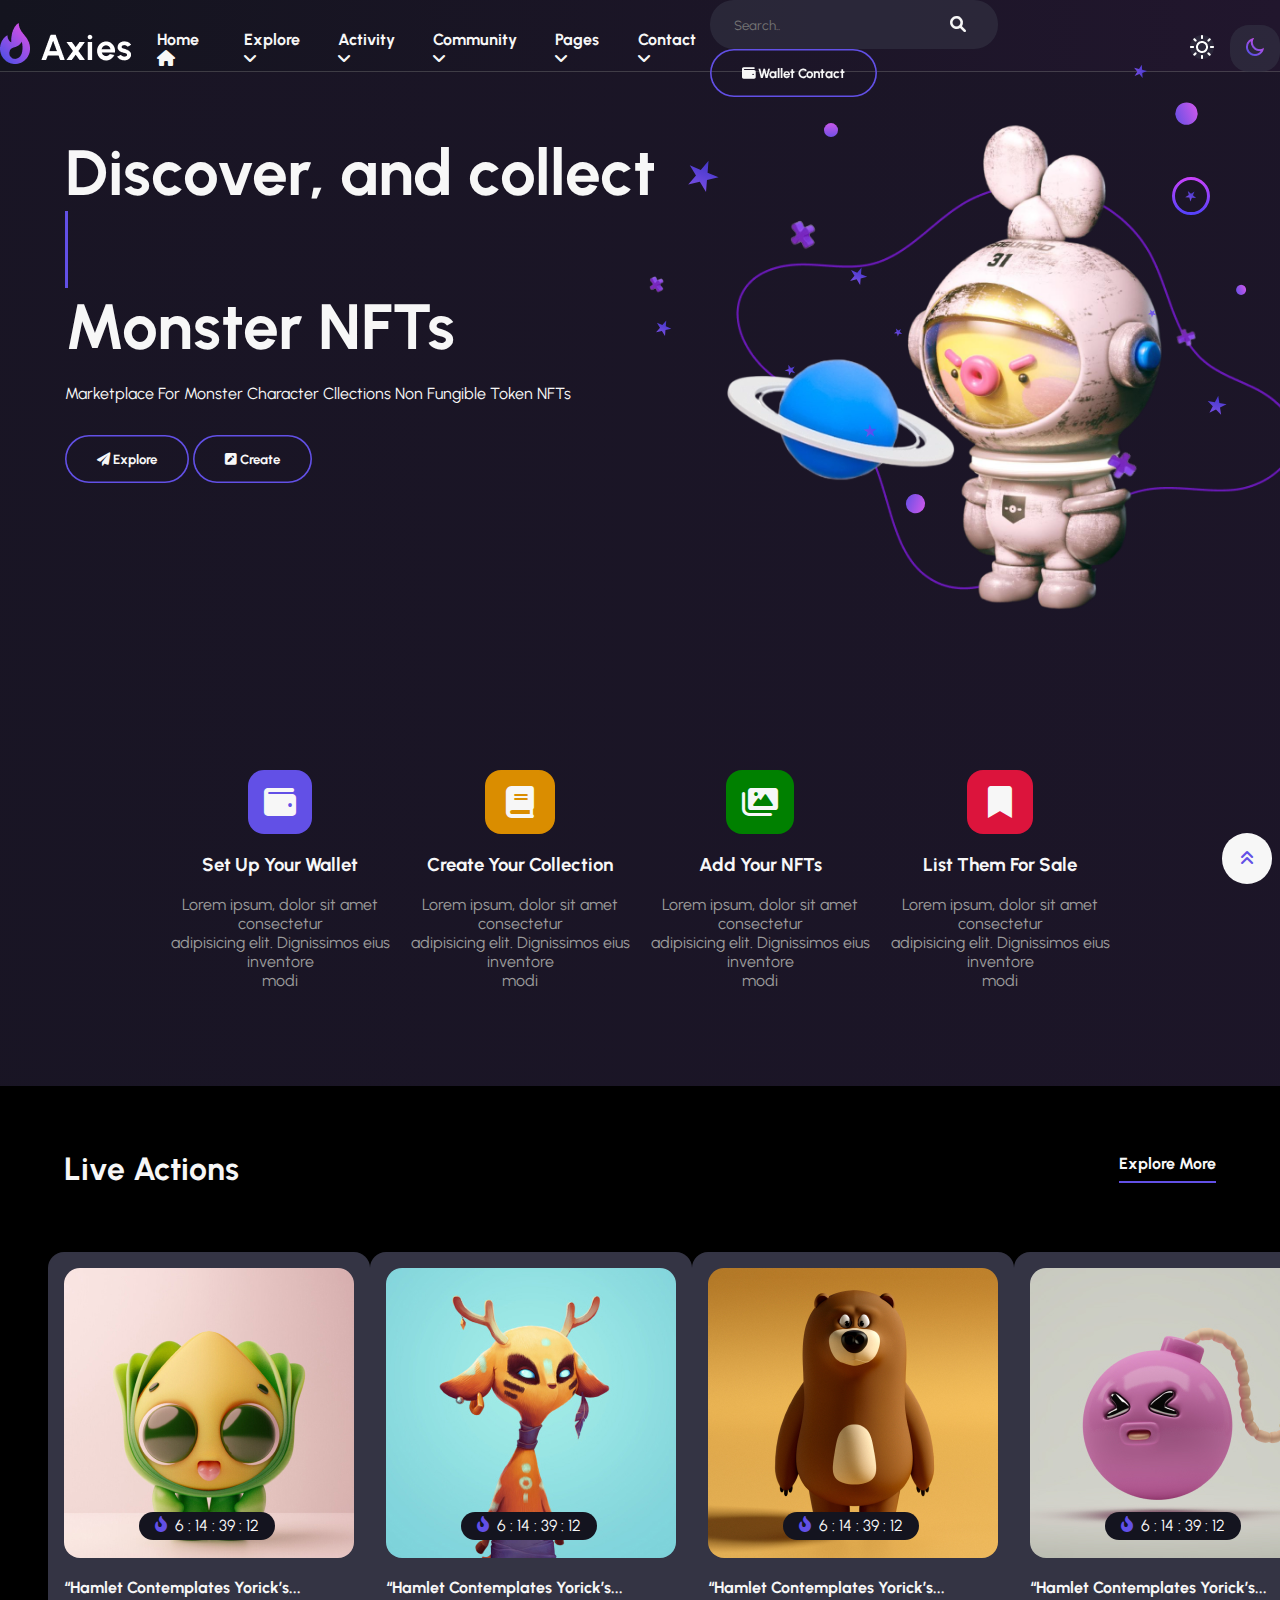
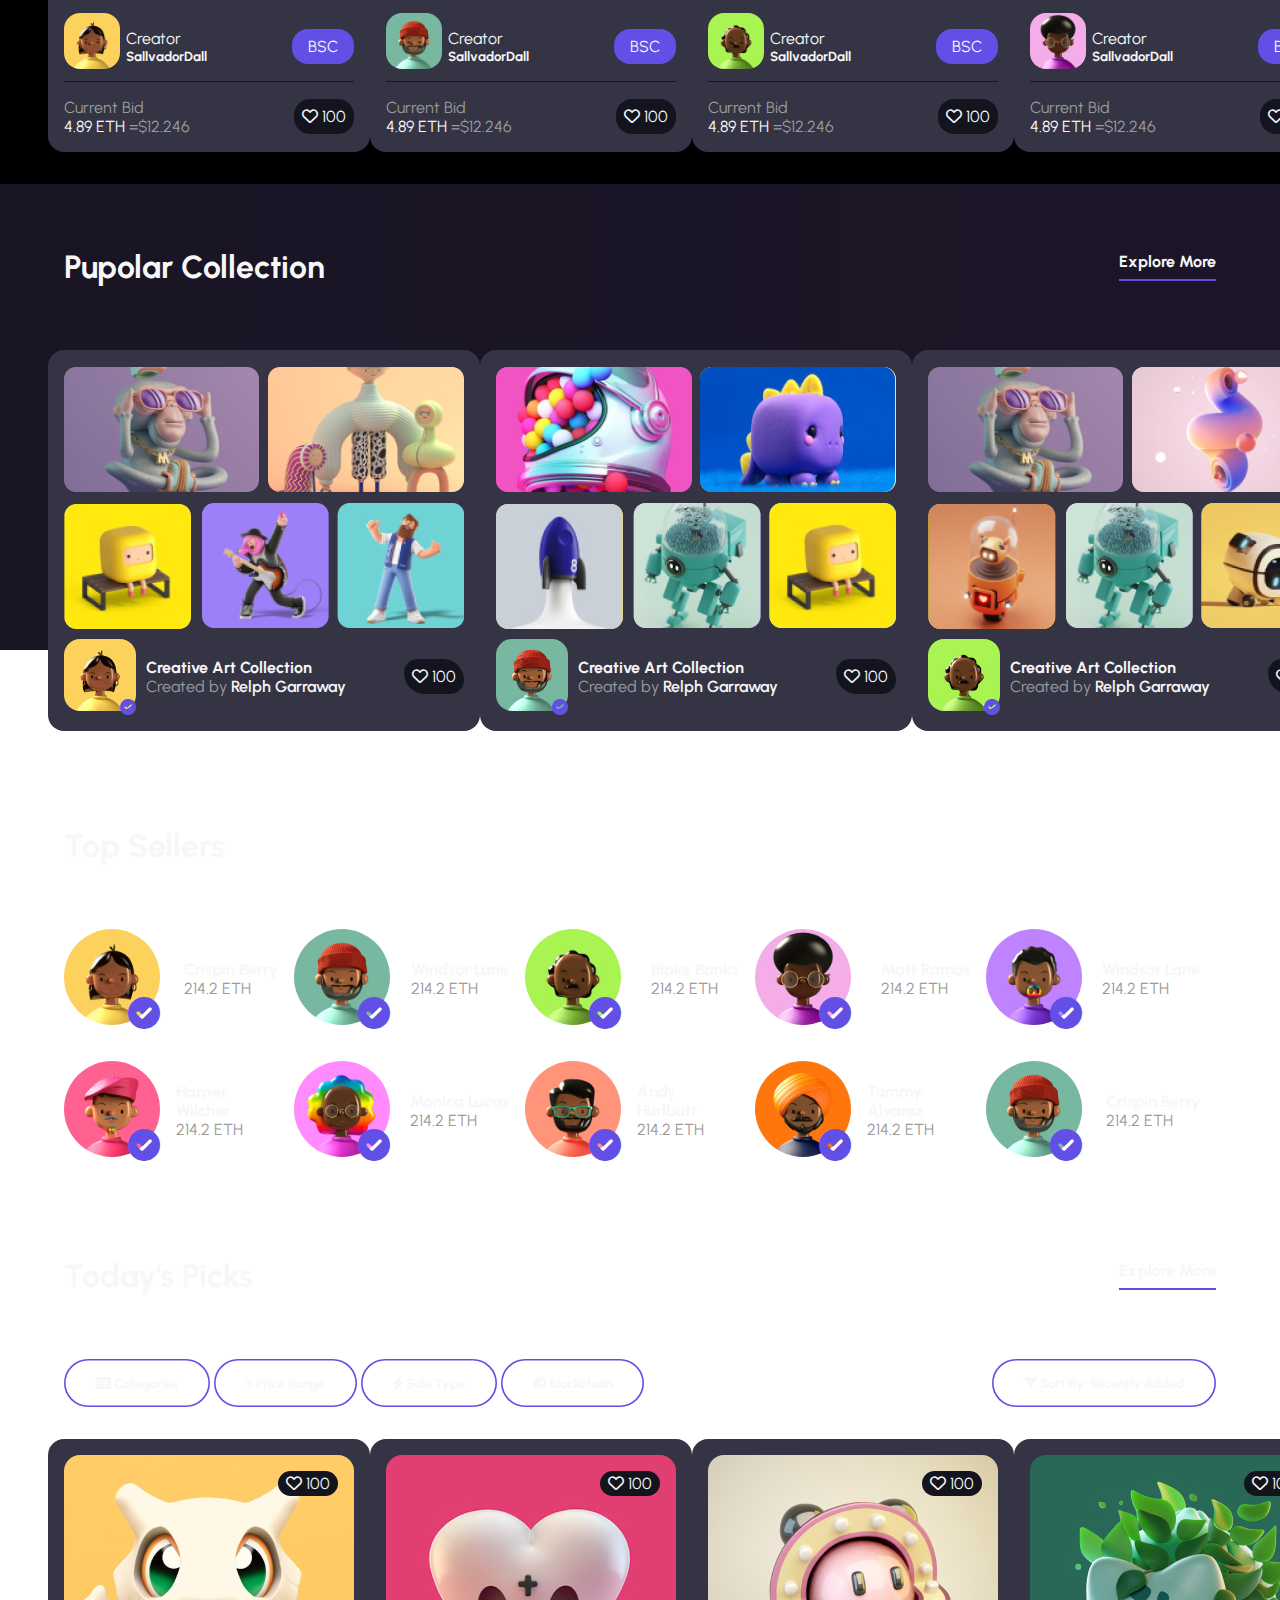
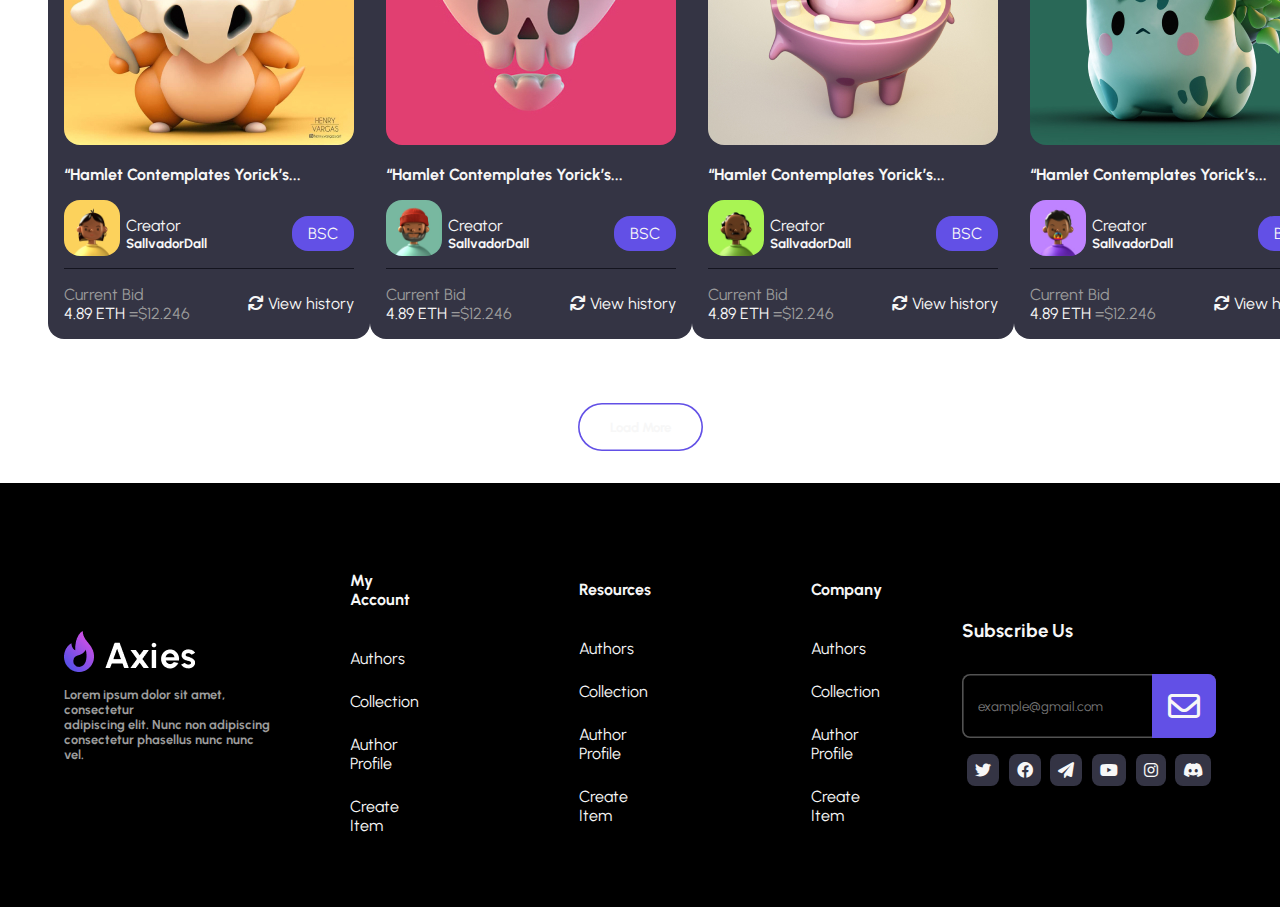
==== index.html @ f9be7c28 "project pushed" ====
<!DOCTYPE html>
<html lang="en">
<head>
    <meta charset="UTF-8">
    <meta http-equiv="X-UA-Compatible" content="IE=edge">
    <meta name="viewport" content="width=device-width, initial-scale=1.0">
    <link rel="stylesheet" href="layout.css">
    <link rel="stylesheet" href="header.css">
    <link rel="stylesheet" href="hero.css">
    <link rel="stylesheet" href="liveaction.css">
    <link rel="stylesheet" href="popular.css">
    <link rel="stylesheet" href="topsellers.css">
    <link rel="stylesheet" href="todays.css">
    <link rel="stylesheet" href="footer.css">

    <link rel="shortcut icon" href="images/favicon.ico">


    <link rel="stylesheet" href="https://cdnjs.cloudflare.com/ajax/libs/font-awesome/6.0.0/css/all.min.css" integrity="sha512-9usAa10IRO0HhonpyAIVpjrylPvoDwiPUiKdWk5t3PyolY1cOd4DSE0Ga+ri4AuTroPR5aQvXU9xC6qOPnzFeg==" crossorigin="anonymous" referrerpolicy="no-referrer" />
    <title>Axies Project</title>
</head>
<body>
    <div id="start">

    </div>
    <header id="header">

        <nav class="nav__wrapper">
            
                <div class="container">
                    
                    <div class="nav__lists">
                         <div class="nav__item--logo">
                            <img src="images/header/logo_dark.png" alt="logo">
                         </div>
                         <div class="nav__item--menu">
                             <ul>
                                 <li class="nav__list">
                                     <a href="#">Home</a>
                                     <i class="fas fa-home"></i>

                                 </li>
                                 <li class="nav__list">
                                    <a href="#">Explore</a>
                                    <i class="fas fa-angle-down"></i>
                                    <ul class="drop__down">
                                        <li><a href="">item1</a></li>
                                        <li><a href="">item2</a></li>
                                        <li><a href="">item3</a></li>
                                        <li><a href="">item4</a></li>
                                        <li><a href="">item5</a></li>

                                    </ul>
                                 </li>
                                 <li class="nav__list">
                                    <a href="#">Activity</a>
                                    <i class="fas fa-angle-down"></i>
                                    <ul class="drop__down">
                                        <li><a href="">item1</a></li>
                                        <li><a href="">item2</a></li>
                                        <li><a href="">item3</a></li>
                                        <li><a href="">item4</a></li>
                                        <li><a href="">item5</a></li>
                                        <li><a href="">item6</a></li>
                                        <li><a href="">item7</a></li>
                                        <li><a href="">item8</a></li>
                                        <li><a href="">item9</a></li>
                                        <li><a href="">item10</a></li>

                                    </ul>
                                 </li>
                                 <li class="nav__list">
                                    <a href="#">Community</a>
                                    <i class="fas fa-angle-down"></i>
                                    <ul class="drop__down">
                                        <li><a href="">Blog</a></li>
                                        <li><a href="">Git</a></li>
                                        <li><a href="">Help</a></li>
                                        </ul>
                                 </li>
                                 <li class="nav__list">
                                    <a href="#">Pages</a>
                                    <i class="fas fa-angle-down"></i>
                                    <ul class="drop__down">
                                        <li><a href="">Login</a></li>
                                        <li><a href="">Signup</a></li>
                                        <li><a href="">Account</a></li>
                                        </ul>
                                 </li>
                                 <li class="nav__list">
                                    <a href="#">Contact</a>
                                    <i class="fas fa-angle-down"></i>
                                    <ul class="drop__down">
                                        <li><a href="">Contact</a></li>
                                        <li><a href="">Contcat</a></li>
                                        </ul>
                                 </li>
                             </ul>
                         </div>
                         
                         <div class="nav__item--buttons">
                            <div class="nav__item--searchbox">
                                <input type="text" name="search" class="searchbox" placeholder="Search.." autocomplete="off">
                                <label for="search">
                                    <i class="fa-solid fa-magnifying-glass"></i>
                                </label>
                            </div>
                             <button class="btn__primary">
                                <i class="fa-solid fa-wallet"></i>
                                Wallet Contact
                                
                             </button>
                             

                         </div>

                         <div class="nav__item--darkmode">
                             <div class="light__theme">
                            <img class="active__theme" src="images/header/sun.png" alt="sun">
                            </div>
                            <div class="dark__theme active__theme">
                            <img src="images/header/moon-2.png" alt="moon">
                            </div>

                        </div>
                        
                    </div>
                
                </div>
            
        </nav>

    </header>
    <main id="hero">
       <section>

        <div class="hero__wrapper">

               <div class="hero__item--left">
                   <h1>
                       Discover, and
                       collect 
                    </h1>
                       <h2 class="hero__text">
                           extraordinary
                       </h2>
                       <h2>
                         Monster  NFTs
                       </h2>
                    
                   <br>
                   <p>
                    Marketplace For Monster Character Cllections Non Fungible Token NFTs
                   </p>
                   <div class="hero__leftitem--btn">
                       <button class="btn__primary hero__btn">
                        <i class="fa fa-paper-plane" aria-hidden="true"></i>
                         Explore 
                       </button>
                       <button class="btn__primary hero__btn">
                        <i class="fa fa-pencil-square" aria-hidden="true"></i>
                        Create
                    </button>
                   </div>
                </div>
                 
                <div class="herp__item--right">
                    <div class="hero__main--img">
                        <div class="hero__img--1">
                        <img src="images/hero/imgslider2.png" alt="hero">
                        </div>
                        <div class="hero__img--2">
                            <img src="images/hero/img-bg-sliderhome2.png" alt="">
                            
                        </div>
                        <div class="hero__img--3">
                            <img src="images/hero/Graphical Elements.svg" alt="">
                        </div>
      
                    </div>
                    <div class="shape5"><img src="images/hero/plus.png" alt=""></div>
                    <div class="shape6"><img src="images/hero/plus.png" alt=""></div>
                    <div class="shape2"><img src="images/hero/Star 1.svg" alt=""></div>
                    <div class="shape3"><img src="images/hero/Star 1.svg" alt=""></div>
                    <div class="shape4"><img src="images/hero/Star 1.svg" alt=""></div>
                    
                </div>
            </div>

       </section id="hero__menu">

       <section>
           <div class="container">
        <div class="hero__menu--item">
            <div class="hero__menu1" >
                <i class="fa-solid fa-wallet fa-2x" id="wallet"></i>
                <br>
               <h3>
                   Set Up Your Wallet
               </h3>
               <br>
               <p>
               Lorem ipsum, dolor sit amet consectetur <br>
                adipisicing elit. Dignissimos eius inventore <br>
                 modi
                </p>
            </div>
            <div class="hero__menu2" >
                <i class="fa fa-book fa-2x" aria-hidden="true" id="collection"></i>
                <br>
              <h3>
                Create Your Collection
              </h3>
              <br>
              <p>
              Lorem ipsum, dolor sit amet consectetur <br>
               adipisicing elit. Dignissimos eius inventore <br>
                modi
               </p>
            </div>
            <div class="hero__menu3" >
                <i class="fa-solid fa-images fa-2x" id="NFTs"></i>
                <br>
                <h3>
                    Add Your NFTs
                  </h3>
                  <br>
                  <p>
                  Lorem ipsum, dolor sit amet consectetur <br>
                   adipisicing elit. Dignissimos eius inventore <br>
                    modi
                   </p>
            </div>
            <div class="hero__menu4" >
                <i class="fa-solid fa-bookmark fa-2x" id="bookmark"></i>
                <br>
                <h3>
                    List Them For Sale
                  </h3>
                  <br>
                  <p>
                  Lorem ipsum, dolor sit amet consectetur <br>
                   adipisicing elit. Dignissimos eius inventore <br>
                    modi
                   </p>
            </div>
        </div>
    </div>
       </section>
         
       <section id="live__action">
           <div class="container">
               
                <div class="live__action--head">
                   
                    <h3>
                        Live Actions
                    </h3>
                    
                        <h4>
                            Explore More
                        </h4>
                   
                </div>
                <div class="live__action--items">
                   <div class="live__action--item">
                       <div class="live__action--img">
                           <img src="images/Live Auctions/image-box-10.jpg" alt="img">    
                           <div class="live__action--timer">
                               <i class="fa-solid fa-fire-flame-curved icon"></i>
                             <p>6 : 14 : 39 : 12</p>  
                           </div>
                       </div> 
                       <div class="live__action--text">
                           <h4>“Hamlet Contemplates Yorick’s...</h4>
                       </div>
                       <div class="creator__detail">
                           <div class="creator__detail--img">
                               <img src="images/Top Seller/avt-1.jpg" alt="avatar">
                           </div>
                           <div class="creator__detail--text">
                               <p>Creator</p>
                               <h5>SallvadorDall</h5>
                           </div>
                           <div class="creator__detail--badge">
                               <p>BSC</p>
                           </div>
                       </div>
                       <div class="live__action--footer">
                           <div class="footer__info">
                               <p class="footer__info--lable">Current Bid</p>
                               <p class="footer__info--number">4.89 ETH <span> =$12.246</span></p>
                           </div>
                           <div class="footer__badge">
                            <i class="fa-regular fa-heart"></i>
                            100
                           </div>
                       </div>
                       <div class="live__action--hover">
                        <i class="fa-solid fa-bag-shopping"></i>
                        Place Bid
                       </div>
                   </div>
                     

                   <div class="live__action--item">
                    <div class="live__action--img">
                        <img src="images/Live Auctions/image-box-11.jpg" alt="img">    
                        <div class="live__action--timer">
                            <i class="fa-solid fa-fire-flame-curved icon"></i>
                          <p>6 : 14 : 39 : 12</p>  
                        </div>
                    </div> 
                    <div class="live__action--text">
                        <h4>“Hamlet Contemplates Yorick’s...</h4>
                    </div>
                    <div class="creator__detail">
                        <div class="creator__detail--img">
                            <img src="images/Top Seller/avt-2.jpg" alt="avatar">
                        </div>
                        <div class="creator__detail--text">
                            <p>Creator</p>
                            <h5>SallvadorDall</h5>
                        </div>
                        <div class="creator__detail--badge">
                            <p>BSC</p>
                        </div>
                    </div>
                    <div class="live__action--footer">
                        <div class="footer__info">
                            <p class="footer__info--lable">Current Bid</p>
                            <p class="footer__info--number">4.89 ETH <span> =$12.246</span></p>
                        </div>
                        <div class="footer__badge">
                         <i class="fa-regular fa-heart"></i>
                         100
                        </div>
                    </div>
                    <div class="live__action--hover">
                     <i class="fa-solid fa-bag-shopping"></i>
                     Place Bid
                    </div>
                </div>

                <div class="live__action--item">
                    <div class="live__action--img">
                        <img src="images/Live Auctions/image-box-21.jpg" alt="img">    
                        <div class="live__action--timer">
                            <i class="fa-solid fa-fire-flame-curved icon"></i>
                          <p>6 : 14 : 39 : 12</p>  
                        </div>
                    </div> 
                    <div class="live__action--text">
                        <h4>“Hamlet Contemplates Yorick’s...</h4>
                    </div>
                    <div class="creator__detail">
                        <div class="creator__detail--img">
                            <img src="images/Top Seller/avt-3.jpg" alt="avatar">
                        </div>
                        <div class="creator__detail--text">
                            <p>Creator</p>
                            <h5>SallvadorDall</h5>
                        </div>
                        <div class="creator__detail--badge">
                            <p>BSC</p>
                        </div>
                    </div>
                    <div class="live__action--footer">
                        <div class="footer__info">
                            <p class="footer__info--lable">Current Bid</p>
                            <p class="footer__info--number">4.89 ETH <span> =$12.246</span></p>
                        </div>
                        <div class="footer__badge">
                         <i class="fa-regular fa-heart"></i>
                         100
                        </div>
                    </div>
                    <div class="live__action--hover">
                     <i class="fa-solid fa-bag-shopping"></i>
                     Place Bid
                    </div>
                </div>

                <div class="live__action--item">
                    <div class="live__action--img">
                        <img src="images/Live Auctions/card-item8.jpg" alt="img">    
                        <div class="live__action--timer">
                            <i class="fa-solid fa-fire-flame-curved icon"></i>
                          <p>6 : 14 : 39 : 12</p>  
                        </div>
                    </div> 
                    <div class="live__action--text">
                        <h4>“Hamlet Contemplates Yorick’s...</h4>
                    </div>
                    <div class="creator__detail">
                        <div class="creator__detail--img">
                            <img src="images/Top Seller/avt-4.jpg" alt="avatar">
                        </div>
                        <div class="creator__detail--text">
                            <p>Creator</p>
                            <h5>SallvadorDall</h5>
                        </div>
                        <div class="creator__detail--badge">
                            <p>BSC</p>
                        </div>
                    </div>
                    <div class="live__action--footer">
                        <div class="footer__info">
                            <p class="footer__info--lable">Current Bid</p>
                            <p class="footer__info--number">4.89 ETH <span> =$12.246</span></p>
                        </div>
                        <div class="footer__badge">
                         <i class="fa-regular fa-heart"></i>
                         100
                        </div>
                    </div>
                    <div class="live__action--hover">
                     <i class="fa-solid fa-bag-shopping"></i>
                     Place Bid
                    </div>
                </div>
               </div>
           </div>
        </div>
       </section>

       <section id="popular">
           <div class="container">
           <div class="pupolar__head">
               <h3>
                   Pupolar Collection
               </h3>
               <h4>
                   Explore More
               </h4>
           </div>
           <div class="pupolar__collection--items">
               <div class="pupolar__collection--item">
                   <div class="pupolar__collection--img">
                       <img src="images/Popular Collection/box-1.png" alt="img">
                   </div>
                   <div class="pupolar__collection--detail">
                       <div class="detail__img">
                           <img src="images/Top Seller/avt-1.jpg" alt="avatar">
                           <i class="fa-solid fa-circle-check"></i>
                       </div>
                       <div class="detail__text">
                           <h4 class="detail__text--lable">  
                           Creative Art Collection 
                           </h4>
                           <p>Created by <span>Relph Garraway</span></p>
                       </div>
                       <div class="detail__badge">
                        <i class="fa-regular fa-heart"></i>
                        100
                       </div>                  
                   </div>
                  
               </div>

               <div class="pupolar__collection--item">
                <div class="pupolar__collection--img">
                    <img src="images/Popular Collection/box-2.png" alt="img">
                </div>
                <div class="pupolar__collection--detail">
                    <div class="detail__img">
                        <img src="images/Top Seller/avt-2.jpg" alt="avatar">
                        <i class="fa-solid fa-circle-check"></i>
                    </div>
                    <div class="detail__text">
                        <h4 class="detail__text--lable">  
                        Creative Art Collection 
                        </h4>
                        <p>Created by <span>Relph Garraway</span></p>
                    </div>
                    <div class="detail__badge">
                     <i class="fa-regular fa-heart"></i>
                     100
                    </div>                  
                </div>
               
            </div>


            <div class="pupolar__collection--item">
                <div class="pupolar__collection--img">
                    <img src="images/Popular Collection/box-3.png" alt="img">
                </div>
                <div class="pupolar__collection--detail">
                    <div class="detail__img">
                        <img src="images/Top Seller/avt-3.jpg" alt="avatar">
                        <i class="fa-solid fa-circle-check"></i>
                    </div>
                    <div class="detail__text">
                        <h4 class="detail__text--lable">  
                        Creative Art Collection 
                        </h4>
                        <p>Created by <span>Relph Garraway</span></p>
                    </div>
                    <div class="detail__badge">
                     <i class="fa-regular fa-heart"></i>
                     100
                    </div>                  
                </div>
               
            </div>



              

            
           </div>
        </div>
       </section>

       <section id="top__sellers">
           <div class="container">
               <div class="top__sellers--head">
                   <h4>Top Sellers</h4>
            </div>
               <div class="top__sellers--items">
                   <div class="top__sellers--item">
                       <div class="top__sellers--img">
                           <img src="images/Top Seller/avt-1.jpg" alt="avatar">
                           <i class="fa-solid fa-circle-check "></i>
                       </div>
                       <div class="top__sellers--text">
                           <h4>Crispin Berry</h4>
                           <p>214.2 ETH</p>
                       </div>
                   </div>

                   <div class="top__sellers--item">
                    <div class="top__sellers--img">
                        <img src="images/Top Seller/avt-2.jpg" alt="avatar">
                        <i class="fa-solid fa-circle-check"></i>
                    </div>
                    <div class="top__sellers--text">
                        <h4>Windsor Lane</h4>
                        <p>214.2 ETH</p>
                    </div>
                </div>

                <div class="top__sellers--item">
                    <div class="top__sellers--img">
                        <img src="images/Top Seller/avt-3.jpg" alt="avatar">
                        <i class="fa-solid fa-circle-check"></i>
                    </div>
                    <div class="top__sellers--text">
                        <h4>Blake Banks</h4>
                        <p>214.2 ETH</p>
                    </div>
                </div>

                <div class="top__sellers--item">
                    <div class="top__sellers--img">
                        <img src="images/Top Seller/avt-4.jpg" alt="avatar">
                        <i class="fa-solid fa-circle-check"></i>
                    </div>
                    <div class="top__sellers--text">
                        <h4>Matt Ramos</h4>
                        <p>214.2 ETH</p>
                    </div>
                </div>

                <div class="top__sellers--item">
                    <div class="top__sellers--img">
                        <img src="images/Top Seller/avt-5.jpg" alt="avatar">
                        <i class="fa-solid fa-circle-check"></i>
                    </div>
                    <div class="top__sellers--text">
                        <h4>Windsor Lane</h4>
                        <p>214.2 ETH</p>
                    </div>
                </div>
               </div>


               <div class="top__sellers--items">
                <div class="top__sellers--item">
                    <div class="top__sellers--img">
                        <img src="images/Top Seller/avt-6.jpg" alt="avatar">
                        <i class="fa-solid fa-circle-check"></i>
                    </div>
                    <div class="top__sellers--text">
                        <h4>Harper Wilcher</h4>
                        <p>214.2 ETH</p>
                    </div>
                </div>

                <div class="top__sellers--item">
                 <div class="top__sellers--img">
                     <img src="images/Top Seller/avt-7.jpg" alt="avatar">
                     <i class="fa-solid fa-circle-check"></i>
                 </div>
                 <div class="top__sellers--text">
                     <h4>Monica Lucas</h4>
                     <p>214.2 ETH</p>
                 </div>
             </div>

             <div class="top__sellers--item">
                 <div class="top__sellers--img">
                     <img src="images/Top Seller/avt-8.jpg" alt="avatar">
                     <i class="fa-solid fa-circle-check"></i>
                 </div>
                 <div class="top__sellers--text">
                     <h4>Andy Hurlbutt</h4>
                     <p>214.2 ETH</p>
                 </div>
             </div>

             <div class="top__sellers--item">
                 <div class="top__sellers--img">
                     <img src="images/Top Seller/avt-9.jpg" alt="avatar">
                     <i class="fa-solid fa-circle-check"></i>
                 </div>
                 <div class="top__sellers--text">
                     <h4>Tommy Alvarez</h4>
                     <p>214.2 ETH</p>
                 </div>
             </div>

             <div class="top__sellers--item">
                 <div class="top__sellers--img">
                     <img src="images/Top Seller/avt-2.jpg" alt="avatar">
                     <i class="fa-solid fa-circle-check"></i>
                 </div>
                 <div class="top__sellers--text">
                     <h4>Crispin Berry</h4>
                     <p>214.2 ETH</p>
                 </div>
             </div>
            </div>

            
           </div>

       </section>

       <section id="todays">

        <div class="container">
            <div class="todays__head">
                <h3>Today's Picks</h3>
                <h4>Explore More</h4>
            </div>
            <div class="todays__head--btn">
                       <div class="todays__btn--1">
                <button class="btn__primary">
                    <i class="fa fa-list-alt" aria-hidden="true"></i>
                    Categories
                </button>
                <button class="btn__primary">
                    <i class="fa-regular fa-dollar-sign"></i>
                    Price Range
                </button>
                <button class="btn__primary">
                    <i class="fa-solid fa-bolt"></i>
                    Sale Type
                </button>
                <button class="btn__primary">
                    <i class="fa-brands fa-hive"></i>
                    Blockchain
                </button>
            </div>
            <div class="todays__btn--2">
                <button class="btn__primary">
                    <i class="fa-solid fa-filter icon"></i>
                    Sort By: Recently Added

                </button>
            </div>
        </div>
             <div class="todays__items">
                 <div class="todays__item">
                     <div class="todays__item--img">
                         <img src="images/Today's Picks/card-item-2.jpg" alt="img">
                         <div class="todays__img--badge">
                            <i class="fa-regular fa-heart"></i>
                            100
                         </div>
                     </div>
                     <div class="todays__text">
                        <h4>“Hamlet Contemplates Yorick’s...</h4>
                    </div>
                    <div class="creator__detail">
                        <div class="creator__detail--img">
                            <img src="images/Top Seller/avt-1.jpg" alt="avatar">
                        </div>
                        <div class="creator__detail--text">
                            <p>Creator</p>
                            <h5>SallvadorDall</h5>
                        </div>
                        <div class="creator__detail--badge">
                            <p>BSC</p>
                        </div>
                    </div>
                    <div class="live__action--footer">
                        <div class="footer__info">
                            <p class="footer__info--lable">Current Bid</p>
                            <p class="footer__info--number">4.89 ETH <span> =$12.246</span></p>
                        </div>
                        <div class="today__footer--badge">
                         <i class="fa-solid fa-arrows-rotate"></i>
                         View history
                        </div>
                    </div>

                 </div>
                 <div class="todays__item">
                    <div class="todays__item--img">
                        <img src="images/Today's Picks/card-item-3.jpg" alt="img">
                        <div class="todays__img--badge">
                            <i class="fa-regular fa-heart"></i>
                            100
                         </div>
                    </div>
                    <div class="todays__text">
                       <h4>“Hamlet Contemplates Yorick’s...</h4>
                   </div>
                   <div class="creator__detail">
                       <div class="creator__detail--img">
                           <img src="images/Top Seller/avt-2.jpg" alt="avatar">
                       </div>
                       <div class="creator__detail--text">
                           <p>Creator</p>
                           <h5>SallvadorDall</h5>
                       </div>
                       <div class="creator__detail--badge">
                           <p>BSC</p>
                       </div>
                   </div>
                   <div class="live__action--footer">
                       <div class="footer__info">
                           <p class="footer__info--lable">Current Bid</p>
                           <p class="footer__info--number">4.89 ETH <span> =$12.246</span></p>
                       </div>
                       <div class="today__footer--badge">
                        <i class="fa-solid fa-arrows-rotate"></i>
                        View history
                       </div>
                   </div>

                </div>
                <div class="todays__item">
                    <div class="todays__item--img">
                        <img src="images/Today's Picks/card-item-4.jpg" alt="img">
                        <div class="todays__img--badge">
                            <i class="fa-regular fa-heart"></i>
                            100
                         </div>
                    </div>
                    <div class="todays__text">
                       <h4>“Hamlet Contemplates Yorick’s...</h4>
                   </div>
                   <div class="creator__detail">
                       <div class="creator__detail--img">
                           <img src="images/Top Seller/avt-3.jpg" alt="avatar">
                       </div>
                       <div class="creator__detail--text">
                           <p>Creator</p>
                           <h5>SallvadorDall</h5>
                       </div>
                       <div class="creator__detail--badge">
                           <p>BSC</p>
                       </div>
                   </div>
                   <div class="live__action--footer">
                       <div class="footer__info">
                           <p class="footer__info--lable">Current Bid</p>
                           <p class="footer__info--number">4.89 ETH <span> =$12.246</span></p>
                       </div>
                       <div class="today__footer--badge">
                        <i class="fa-solid fa-arrows-rotate"></i>
                        View history
                       </div>
                   </div>

                </div>
                <div class="todays__item">
                    <div class="todays__item--img">
                        <img src="images/Today's Picks/card-item-7.jpg" alt="img">
                        <div class="todays__img--badge">
                            <i class="fa-regular fa-heart"></i>
                            100
                         </div>
                    </div>
                    <div class="todays__text">
                       <h4>“Hamlet Contemplates Yorick’s...</h4>
                   </div>
                   <div class="creator__detail">
                       <div class="creator__detail--img">
                           <img src="images/Top Seller/avt-5.jpg" alt="avatar">
                       </div>
                       <div class="creator__detail--text">
                           <p>Creator</p>
                           <h5>SallvadorDall</h5>
                       </div>
                       <div class="creator__detail--badge">
                           <p>BSC</p>
                       </div>
                   </div>
                   <div class="live__action--footer">
                       <div class="footer__info">
                           <p class="footer__info--lable">Current Bid</p>
                           <p class="footer__info--number">4.89 ETH <span> =$12.246</span></p>
                       </div>
                       <div class="today__footer--badge">
                        <i class="fa-solid fa-arrows-rotate"></i>
                        View history
                       </div>
                   </div>

                </div>
             </div>
                  <div class="load__btn">
             <button class="btn__primary">
                Load More
             </button>
            </div>

             
        </div>

       </section>

    </main>
     <footer id="footer">
         <div class="container">
             <div class="footer__items">
                 <div class="footer__item--left">
                     <img src="images/header/logo_dark.png" alt="logo">
                      <p>Lorem ipsum dolor sit amet, consectetur <br>
                        adipiscing elit. Nunc non adipiscing <br>
                        consectetur phasellus nunc nunc vel.</p>
                 </div>
                 <div class="footer__item-mid">
                     
                     <div class="mid__item">
                        <h4>My Account</h4>
                     <ul>
                         <li>
                             <a href="#"> Authors</a>
                         </li>
                         <li>
                            <a href="#"> Collection</a>
                        </li>
                        <li>
                            <a href="#"> Author Profile</a>
                        </li>
                        <li>
                            <a href="#"> Create Item</a>
                        </li>
                     </ul>
                    </div>
                    
                    <div class="mid__item">
                        <h4>Resources</h4>
                        <ul>
                            <li>
                                <a href="#"> Authors</a>
                            </li>
                            <li>
                               <a href="#"> Collection</a>
                           </li>
                           <li>
                               <a href="#"> Author Profile</a>
                           </li>
                           <li>
                               <a href="#"> Create Item</a>
                           </li>
                        </ul>
                       </div>
                       
                       <div class="mid__item">
                        <h4>Company</h4>
                        <ul>
                            <li>
                                <a href="#"> Authors</a>
                            </li>
                            <li>
                               <a href="#"> Collection</a>
                           </li>
                           <li>
                               <a href="#"> Author Profile</a>
                           </li>
                           <li>
                               <a href="#"> Create Item</a>
                           </li>
                        </ul>
                       </div>
                 </div>

                 <div class="footer__item--right">
                     <h3>Subscribe Us</h3>
                     <div class="sub__email">
                         <input class="sub__email--input" type="email" placeholder="example@gmail.com ">
                         <i class="fa-regular fa-envelope email"></i>
                     </div>
                        <div class="footer__social">
                            <i class="fa-brands fa-twitter social"></i>
                            <i class="fa-brands fa-facebook social"></i>
                            <i class="fa-solid fa-paper-plane social"></i>
                            <i class="fa-brands fa-youtube social"></i>
                            <i class="fa-brands fa-instagram social"></i>
                            <i class="fa-brands fa-discord social"></i>
                        </div>
                 </div>
             </div>
         </div>

         <div class="bookmark">
             
            <a href="#start" title="scroll to start"><i class="fa-solid fa-angles-up"></i></a>
            
         </div>

     </footer>    
</body>
</html>
---- layout.css ----
@import url('https://fonts.googleapis.com/css2?family=Creepster&family=Urbanist:ital,wght@0,100;0,200;0,300;0,400;0,500;0,600;0,700;0,800;0,900;1,100;1,200;1,300;1,400;1,500;1,600;1,700;1,800;1,900&display=swap');
*,
*::after,
*::before{
    margin: 0;
    padding: 0;
    box-sizing: border-box;
    -webkit-box-sizing: border-box;
}
html{

    scroll-behavior: smooth;
}
body{
    background: rgb(20,20,31);
    background: linear-gradient(90deg, rgba(20,20,31,1) 0%, rgba(33,22,45,1) 100%) no-repeat fixed center;
    background-size: 400% 400%;
    animation: gradient 10s ease infinite;
    font-family: 'Urbanist', sans-serif;
    
    
}

@keyframes gradient {
    0%{background-position:0% 86%}
    50%{background-position:100% 15%}
    100%{background-position:0% 86%}
}
:root{
    --primary-color: #6250e6;
    --secondary-color: #c750e5;
    --light-color: #f7f7f7;
    --dark-color:#14141f;
    --gray-color:rgb(155, 155, 155);
    --card-color:#343444;
    

}


li{
    list-style: none;
    color: var(--light-color);
}
a{
    text-decoration: none;
    color: var(--light-color);
}

.btn__primary{
    font-weight: 700;
    font-family: inherit;
    border:none;
    outline: none;
    background: transparent;
    color:var(--light-color);
    cursor: pointer;
    box-shadow:inset 0 0 0 0.1rem var(--primary-color) ;
    border-radius: 1.5rem;
    padding: 1rem 2rem;
    transition: all 0.4s ease-in-out;

}
.btn__primary:hover{
    background: var(--light-color);
    box-shadow:none;
    color: var(--primary-color);
}
.drop__down{
    position: absolute;
}
.container{
    margin: 0 auto;
}
---- header.css ----
#header{
    min-height: 40%;
    top: 0;
    position: sticky;
    background: rgb(20,20,31);
    background: linear-gradient(90deg, rgba(20,20,31,1) 0%, rgba(33,22,45,1) 100%) no-repeat fixed center;
    z-index: 1;
}

.searchbox{
    background: transparent;
    border: none;
    outline: none;
    padding: 1rem 1.5rem;
    color: var(--light-color);
}
.nav__item--searchbox{
    background-color:rgb(52, 52, 68, 0.6);
    border-radius: 1.5rem;
    display: inline-block;
}
.nav__item--searchbox i{
    padding: 1rem 2rem ;
    color: var(--light-color);
    cursor: pointer;
    
}
.nav__lists{
    display: flex;
    flex-direction: row;
    justify-content: space-around;
    align-items: center;

}


.nav__item--menu ul{
    display: flex;
    flex-direction: row;
    justify-content: center;
    align-items: center;
}
.nav__item--menu li{
  margin-left: 1.5rem;
}
.nav__item--menu a{
    font-weight: 700;
}
.nav__item--searchbox{
    margin-right: 0.8rem;
}
.nav__wrapper{
    border-bottom: rgba(122, 122, 122, 0.404) 1px solid;
    height: 4.5rem;
}
input{
    font-family: inherit;
}
.nav__item--darkmode{
    display: flex;
    flex-direction: row;
    justify-content: space-around;
    align-items: center;
}
.nav__item--darkmode img {
    margin: 0 1rem;

}
.active__theme{
    background-color: rgb(52, 52, 68, 0.6);
    border-radius: 1.2rem;
}

.dark__theme
{

    padding: 0.8rem 0;
}
.light__theme{
    padding: 0.8rem 0;
}
.nav__list{
    position: relative;
 }

 
.drop__down{
    position: absolute;
    display: flex;
    flex-direction: column !important;
    background-color: var(--primary-color);
    border-radius: 0.2rem;
    visibility: hidden;

    
}
.drop__down li{
    margin: 0.5rem 0;


}
.drop__down a{
    color: var(--light-color); 
    padding-left: 0.5rem;
    padding-right: 5rem;

}

.drop__down a:hover{
    color: var(--dark-color);
    transition: all 0.3s ease-in-out;
}
.nav__list:hover .drop__down{
    visibility: visible;

}
---- hero.css ----
#hero{
    min-height: 60%;
    
}

.hero__item--left h1,h2{
    font-size: 4rem;
    color: var(--light-color);
}
.hero__item--left p{
    color: var(--light-color);
}
.hero__wrapper{
    margin-top: 3rem;
    display: flex;
    flex-direction: row;
    justify-content: center;
    align-items: center;
    
}
.hero__left--item {
      position: relative;
      right: auto;
}
.hero__leftitem--btn{
    margin: 2rem 0;
}

.hero__text{
    overflow: hidden;
    cursor: pointer;
    white-space: nowrap;
    color: var(--primary-color);
    border-right: 3px solid var(--primary-color);
    width: 0;
    animation: typing 5s infinite;
    
}
@keyframes typing {
    from { width: 0 }
    to { width: 70% }
  }
  .hero__img--1 img{
    width: 20rem;
}
.hero__img--2 img{
    width: 35rem;
}
.hero__img--1{
    position: absolute;
    right: 5rem;
    z-index: 1;
}
.hero__img--3{
    position: absolute;
    top: 4rem;
    right: 2rem;
    z-index: 1;
}

.hero__img--2{
    position: relative;
    right: -5rem;
    top: 4rem;
}
.hero__main--img{
    animation: img-movement 2s linear alternate;
    animation-iteration-count: infinite;
    animation-play-state: running;
}
@keyframes img-movement {
    0% {
      transform: translateY(-0.5rem);
    }
    100% {
      transform: translateY(0.5rem);
    }
  }
  .shape1{
      color: var(--primary-color);
  }
  .shape2{
      color: var(--primary-color);
  }
.hero__menu--item{
    margin: 15rem 10rem 6rem 10rem;
    display: flex;
    flex-direction:row ;
    justify-content: space-around;
    align-items: center;
}
.hero__menu1,
.hero__menu2,
.hero__menu3,
.hero__menu4
{
    display: flex;
    flex-direction: column;
    justify-content: center;
    align-items: center;
}
.hero__menu--item h3{
    color: var(--light-color);

}
.hero__menu--item p{
    text-align: center;
    color: var(--gray-color);
}
.hero__menu--item{
    color: var(--light-color);
}
#wallet{
    background-color: var(--primary-color);
    padding: 1rem;
    border-radius: 1rem;
    transition: all 1s;
}
#collection{
    background-color: rgb(218, 141, 0);
    padding: 1rem 1.3rem  ;
    border-radius: 1rem;
    transition: all 1s;
}
#collection:hover{
    box-shadow: 2px 5px 30px rgb(218, 141, 0);
    transform:rotate(360deg);
}
#wallet:hover{
    box-shadow: 2px 5px 30px var(--primary-color);
    transform:rotate(360deg);
}
#NFTs{
    background-color: green;
    padding: 1rem;
    border-radius: 1rem;
    transition: all 1s;
}
#NFTs:hover{
    box-shadow: 2px 5px 30px green;
    transform:rotate(360deg);
}
#bookmark{
    background-color: crimson;
    padding: 1rem 1.3rem;
    border-radius: 1rem;
    transition: all 1s;
}
#bookmark:hover{
    box-shadow: 2px 5px 30px crimson;
 transform:rotate(360deg);
}

.shape2 img{
    width: 2rem;
    position: absolute;
    top: 10rem;
    right: 35rem;
    animation: rotate 1s linear 0s infinite normal forwards;
}
.shape3 img{
    width: 1rem;
    position: absolute;
    top: 25rem;
    right: 10rem;
    animation: rotate 1s linear 0s infinite normal forwards;
}
.shape4 img{
    width: 1rem;
    position: absolute;
    top: 20rem;
    right: 38rem;
    animation: rotate 1s linear 0s infinite normal forwards;
}
.shape5 img{
    width: 2rem;
    position: absolute;
    top: 17rem;
    right: 38rem;
    animation: rotate 1s linear 0s infinite normal forwards;
}
.shape6 img{
    width: 2rem;
    position: absolute;
    top: 23rem;
    right: 15rem;
    animation: rotate 1s linear 0s infinite normal forwards;
}

@keyframes rotate{

      100% {
        transform: rotate(360deg);
      }
    }
---- liveaction.css ----
#live__action{
    min-height: 40%;
    background-color: #000;
}

.live__action--head h3{
    color: var(--light-color);
    font-size: 2rem;
    cursor: pointer;

}
.live__action--head h4{
    color: var(--light-color);
    border-bottom: 2px solid var(--primary-color);
    padding-bottom: 0.5rem;
    cursor: pointer;
    transition: all 0.3s ease-in-out;

}
.live__action--head h4:hover{
    color: var(--light-color);
    border-radius: 0.5rem;
    cursor: pointer;

}
.live__action--head{
    display: flex;
    flex-direction: row;
    justify-content: space-between;
    align-items: center;
    padding: 4rem;
}

.live__action--items{
    display: flex;
    flex-direction: row;
    justify-content: space-around;
    align-items: center;
    padding: 0 3rem 2rem 3rem;
}
.live__action--item{
    position: relative;
    background-color: var(--card-color);
    border-radius: 1rem;
    padding: 1rem;
    transition: all 0.5s ease-in-out;
}
.live__action--img{
    position: relative;
}
.live__action--img img{
    border-radius: 1rem;
}
.live__action--text h4{
    color: var(--light-color);
    margin: 1rem 0;
}
.creator__detail{
    display: flex;
    flex-direction: row;
    justify-content: space-between;
    align-items: center;
    border-bottom: 1px solid var(--dark-color);
}

.creator__detail--img img{
    width: 3.5rem;
    border-radius: 1rem;
    margin-bottom: 0.5rem;
}
.creator__detail--text p,h5{
    color: var(--light-color);
    margin-left: -5rem;
}
.creator__detail--badge{
    color: var(--light-color);
    background-color: var(--primary-color);
    border-radius: 1rem;
    padding: 0.5rem 1rem;
    cursor: pointer;
}
.creator__detail--badge:hover{
        opacity: 0.8;
}
.live__action--footer{
    display: flex;
    flex-direction: row;
    justify-content: space-between;
    align-items: center;
    margin-top: 1rem;
}
.footer__info--lable{
    color: var(--gray-color);
}
.footer__info--number{
    color: var(--light-color);
}
.footer__info--number span{
    color: var(--gray-color);


}
.footer__badge{
    color: var(--light-color);
    background-color: var(--dark-color);
    padding: 0.5rem;
    border-radius: 1rem;
}
.live__action--hover{
    position: absolute;
    left: 0;
    right: 0;
    top: 0;
    display: flex;
    flex-direction: row;
    justify-content: center;
    align-items: center; 
    color: var(--dark-color);
    background-color: var(--light-color);
    border-radius: 1rem;
    padding: 0.5rem;
    width: fit-content;
    cursor: pointer;
    visibility: hidden;
    opacity: 0;
    margin: 0 auto;
    transition: all 0.5s ease-in-out;
    
}
.live__action--item:hover .live__action--hover{
    opacity: 1;
    visibility: visible;
    transform: translateY(8rem);
}
.live__action--hover i{
    color: var(--primary-color);
    margin-right: 0.5rem;
}
.live__action--timer{
    display: flex;
    flex-direction: row;
    position: absolute;
    top: 83%;
    left: 26%;
    padding: 0.3rem 0.5rem;
    border-radius: 1rem;
    background-color: var(--dark-color);
    color: var(--light-color);

}
.live__action--timer i{
    color: var(--primary-color);
    margin: 0 0.5rem;

}
.live__action--timer p{
    padding-right: 0.5rem;
}

.live__action--item:hover{
    transform: translateY(-2rem);
}
---- popular.css ----
#popular{
    min-height: 40%;
}
.pupolar__collection--items{
    padding: 0 3rem 2rem 3rem;
     display: flex;
     flex-direction: row;
     justify-content: space-around;
     align-items: center;
}
.pupolar__collection--detail{
    display: flex;
    flex-direction: row;
    justify-content: space-between;
    align-items: center;
}
.detail__img{
    position: relative;

}
.detail__img i{
    color: var(--primary-color);
    position: absolute;
    bottom: 0;
    right: 0;
}

.detail__img img{
    width: 4.5rem;
    border-radius: 1rem;
}
.detail__text--lable{
    font-weight: 700;
    color: var(--light-color);
}
.detail__text p{
    color: var(--gray-color);
}
.detail__text span{
    color: var(--light-color);
    font-weight: 600;
}
.detail__badge{
    color: var(--light-color);
    background-color: var(--dark-color);
    padding: 0.5rem;
    border-radius: 1rem 1.5rem;
}
.detail__text{
    margin-left: -3rem;
}
.pupolar__collection--item{
    background-color: var(--card-color);
    padding: 1rem;
    border-radius: 1rem;
}
.pupolar__head{
    display: flex;
    flex-direction: row;
    justify-content: space-between;
    align-items: center;
    padding: 4rem;
}
.pupolar__head h3{
    color: var(--light-color);
    font-size: 2rem;

}
.pupolar__head h4{
    color: var(--light-color);
    border-bottom: 2px solid var(--primary-color);
    padding-bottom: 0.5rem;
    cursor: pointer;
    transition: all 0.3s ease-in-out;
}
.pupolar__head h4:hover{
    color: var(--light-color);
    border-radius: 0.5rem;
    cursor: pointer;

}
.pupolar__collection--item:hover{
    background: rgb(132,54,144);
background: radial-gradient(circle, rgba(132,54,144,1) 0%, rgba(80,0,167,1) 100%);
}
---- topsellers.css ----
#top__sellers{
    min-height: 40%;
}
.top__sellers--img{
    position: relative;
}
.top__sellers--items{
    display: flex;
    flex-direction: row;
    justify-content: space-between;
    align-items: center;
    padding: 0 4rem 2rem 4rem;
}
.top__sellers--item{
    display: flex;
    flex-direction: row;
    justify-content: space-between;
    align-items: center;
    flex-basis: 16rem;
    transition: all 0.5s ease-in-out;
}
.top__sellers--img img{
    width: 6rem;
    border-radius: 20rem;
    cursor: pointer;
}

.top__sellers--text h4{
    cursor: pointer;
    transition: all 0.3s ease-in-out;
}
.top__sellers--text h4:hover{

    color: var(--primary-color);

}
.top__sellers--img img:hover{
    opacity: 0.9;
}
.top__sellers--img i{
    color: var(--primary-color);
    position: absolute;
    right: 0;
    bottom: 0;
    font-size: 2rem;
}
.top__sellers--text{
    margin: 0 1rem;
    color: var(--light-color);
}
.top__sellers--text p{
    color: var(--gray-color);
}
.top__sellers--head{
    margin: 4rem;
}
.top__sellers--head h4{
    font-size: 2rem;
    color: var(--light-color);
}
---- todays.css ----
#todays{
    min-height: 50vh;
}
.todays__head{
    display: flex;
    flex-direction: row;
    justify-content: space-between;
    align-items: center;
    padding: 4rem;
}
.todays__head h3{
    font-size: 2rem;
    color: var(--light-color);
}
.todays__head h4{
    color: var(--light-color);
    border-bottom: 2px solid var(--primary-color);
    padding-bottom: 0.5rem;
    cursor: pointer;
    transition: all 0.3s ease-in-out;
}
.todays__head h4:hover{
    color: var(--light-color);
    border-radius: 0.5rem;
    cursor: pointer;

}
.todays__head--btn{
    display: flex;
    flex-direction: row;
    justify-content: space-between;
    align-items: center;
    padding: 0 4rem;
}
.todays__items{
    display: flex;
    flex-direction: row;
    justify-content: space-around;
    align-items: center;
    padding: 2rem 3rem;
}
.todays__item{
    background-color: var(--card-color);
    padding: 1rem;
    border-radius: 1rem;
    transition: all 0.5s ease-in-out;
}
.todays__item:hover{
    transform: translateY(-1rem);
}
.todays__item--img{
    position: relative;
}
.todays__item--img img{
    border-radius: 1rem;
}
.todays__text{
    color: var(--light-color);
    margin: 1rem 0;
}
.todays__img--badge{
    background-color: var(--dark-color);
    position: absolute;
    right: 1rem;
    top: 1rem;
    color: var(--light-color);
    border-radius: 1rem;
    padding: 0.2rem 0.5rem;
}
.today__footer--badge{
    color: var(--light-color);

}
.load__btn{
    margin: 2rem 0;
    display: flex;
    flex-direction: row;
    justify-content: center;
    align-items: center;
}
---- footer.css ----
#footer{
    min-height: 40vh;
    background-color: #000;
}
.footer__items{
    display: flex;
    flex-direction: row;
    justify-content: space-between;
    align-items: center;
    padding: 3rem 4rem;
}
.footer__item--left p{
    color: var(--gray-color);
    font-size: 0.8rem;
    font-weight: 700;

}
.footer__item-mid h4{
        color: var(--light-color);
}
.footer__item-mid{
    display: flex;
    flex-direction: row;
    justify-content: space-between;
    align-items: center;
}
.mid__item{
    margin: 0 5rem
}
.mid__item h4{
    margin: 2.5rem 0;
}
.mid__item li{
    margin: 1.5rem 0;
}
.sub__email{
    display: flex;
    flex-direction: row;
    justify-content: space-between;
    align-items: center;
    background: transparent;
    box-shadow:inset 0 0 0 0.1rem rgb(82, 82, 82) ;
    border-radius: 0.5rem;
}
.sub__email--input{
       background: transparent;
       border: none;
       outline: none;
       color: var(--light-color);
}
.email{
    background-color: var(--primary-color);
    padding: 1rem;
    border-radius: 0 0.5rem 0.5rem 0;
    font-size: 2rem;
    color: var(--light-color);
    cursor: pointer;
}
.email:hover{
    opacity: 0.9;
}
.sub__email input {
    margin-left: 1rem;
}
.footer__item--right h3{
    color: var(--light-color);
    margin: 2rem 0;
}
.social{
    color: var(--light-color);
    background-color: var(--card-color);
    margin:1rem 0.3rem;
    padding: 0.5rem ;
    border-radius: 0.5rem;
    cursor: pointer;
    transition: all 1s ease-in-out;
}
.footer__social i:hover{
    background-color: var(--primary-color);
    transform: rotate(360deg);
}
.footer__social {
    display: flex;
    flex-direction: row;
    justify-content: center;
    align-items: center;
}
.mid__item a{
    transition: all 0.3s ease-in-out;
}
.mid__item a:hover{
    color: var(--primary-color);
}

.bookmark{
    padding: 1rem 1.2rem;
    position: fixed;
    bottom: 1rem;
    right: 0.5rem;
    background-color: var(--light-color);
    border-radius: 25rem;
}
.bookmark a{
    color: var(--primary-color);
}
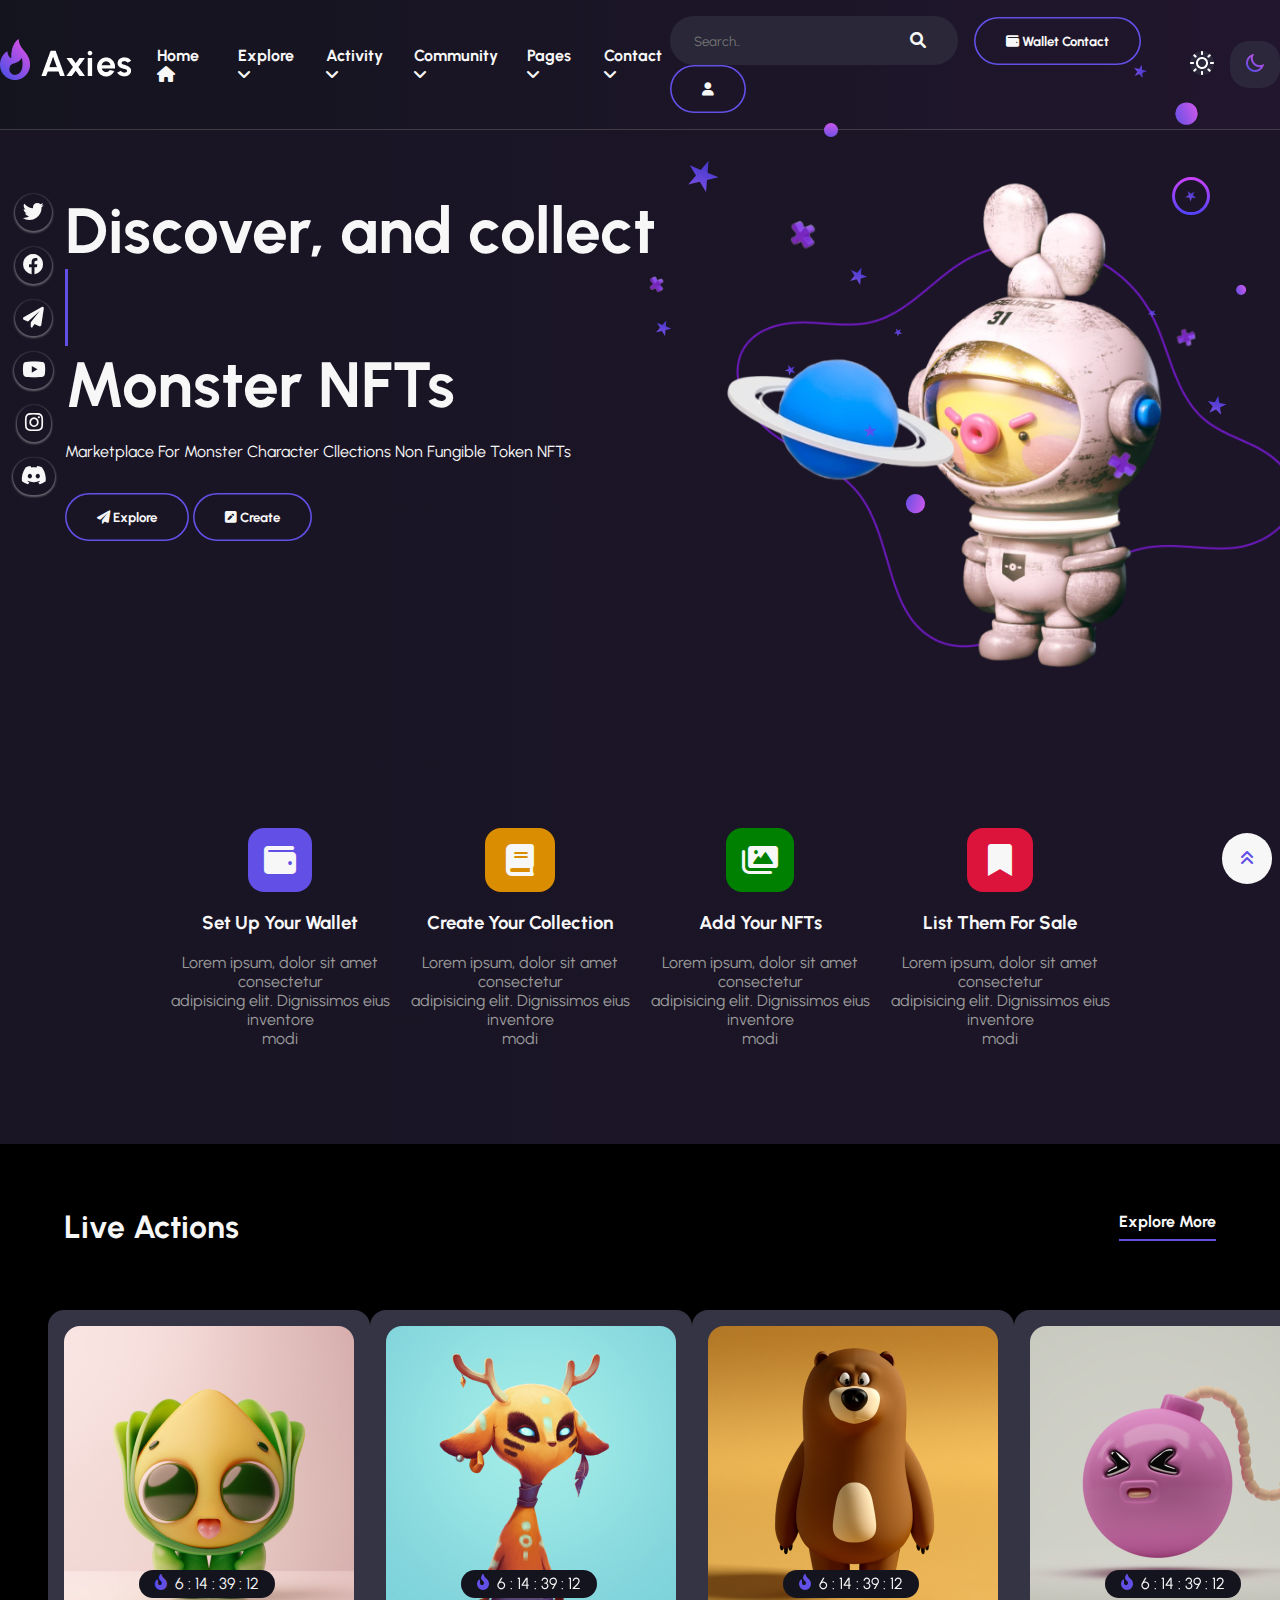
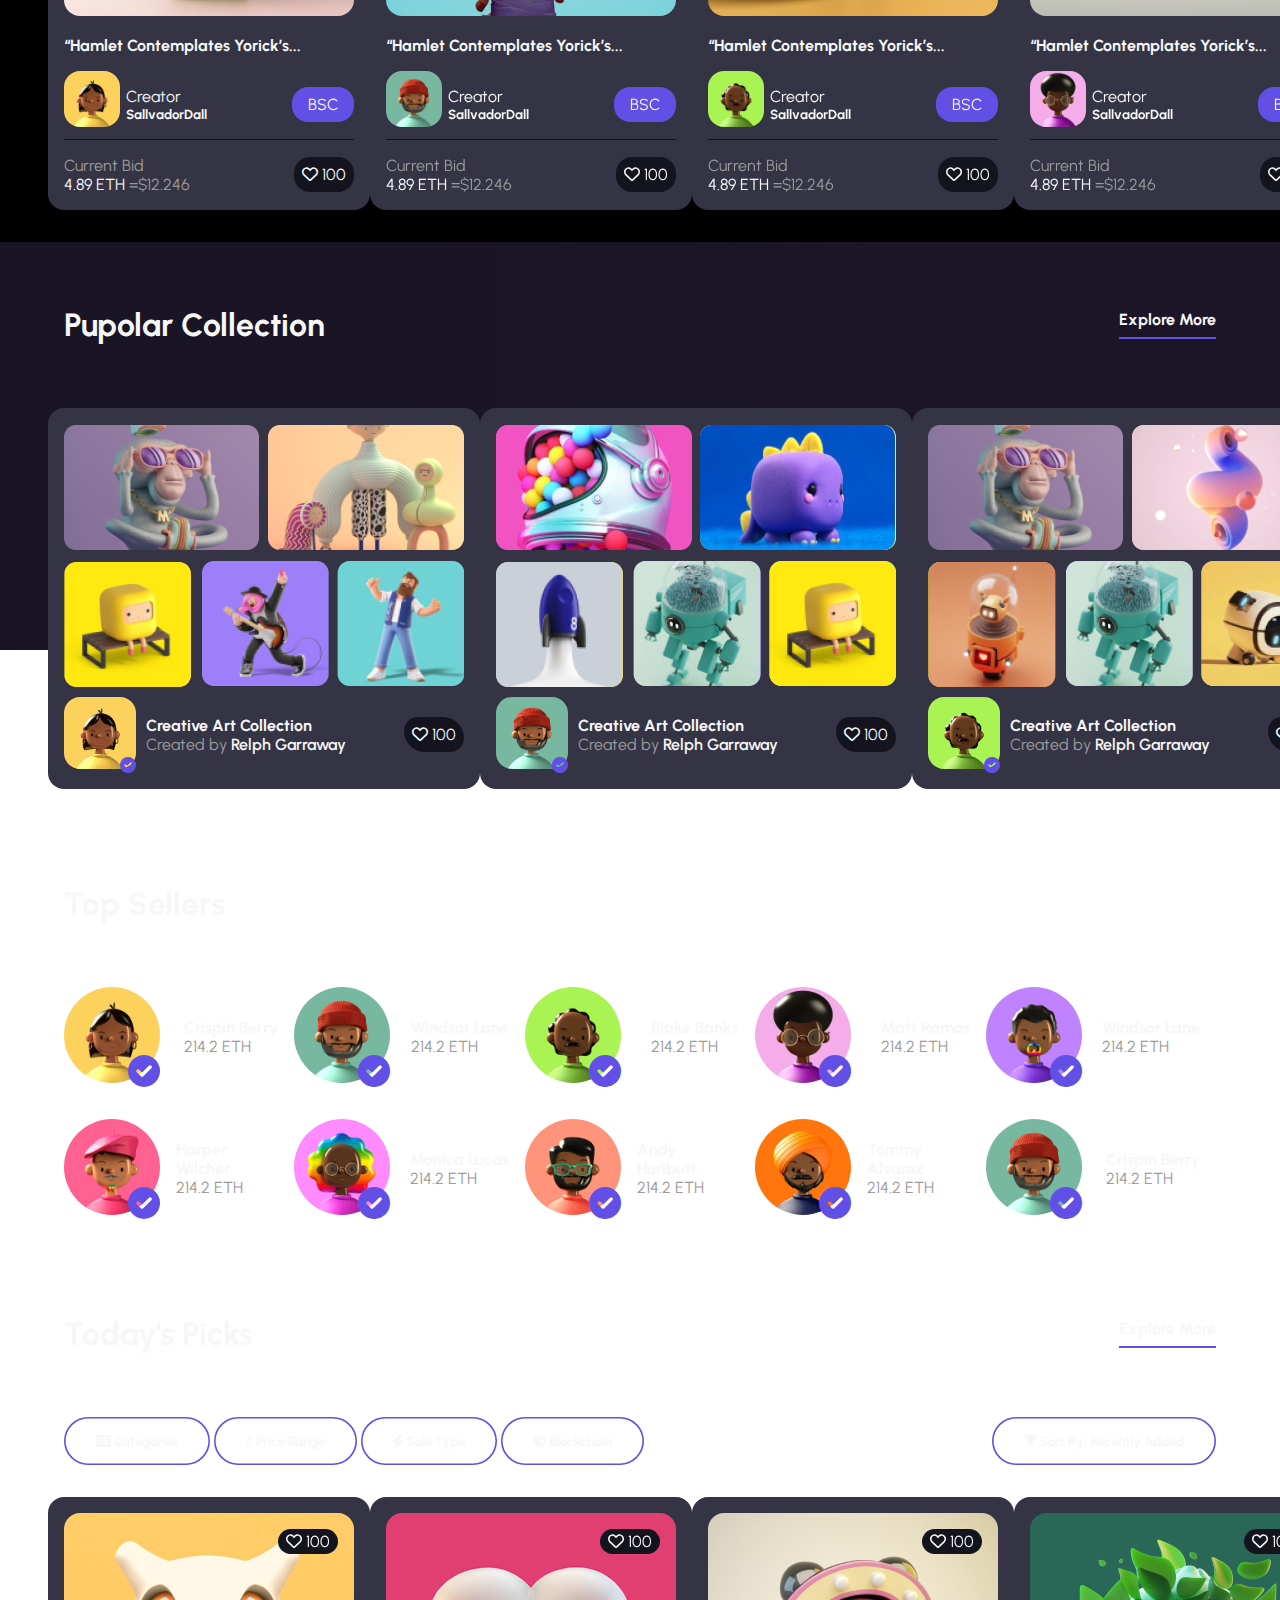
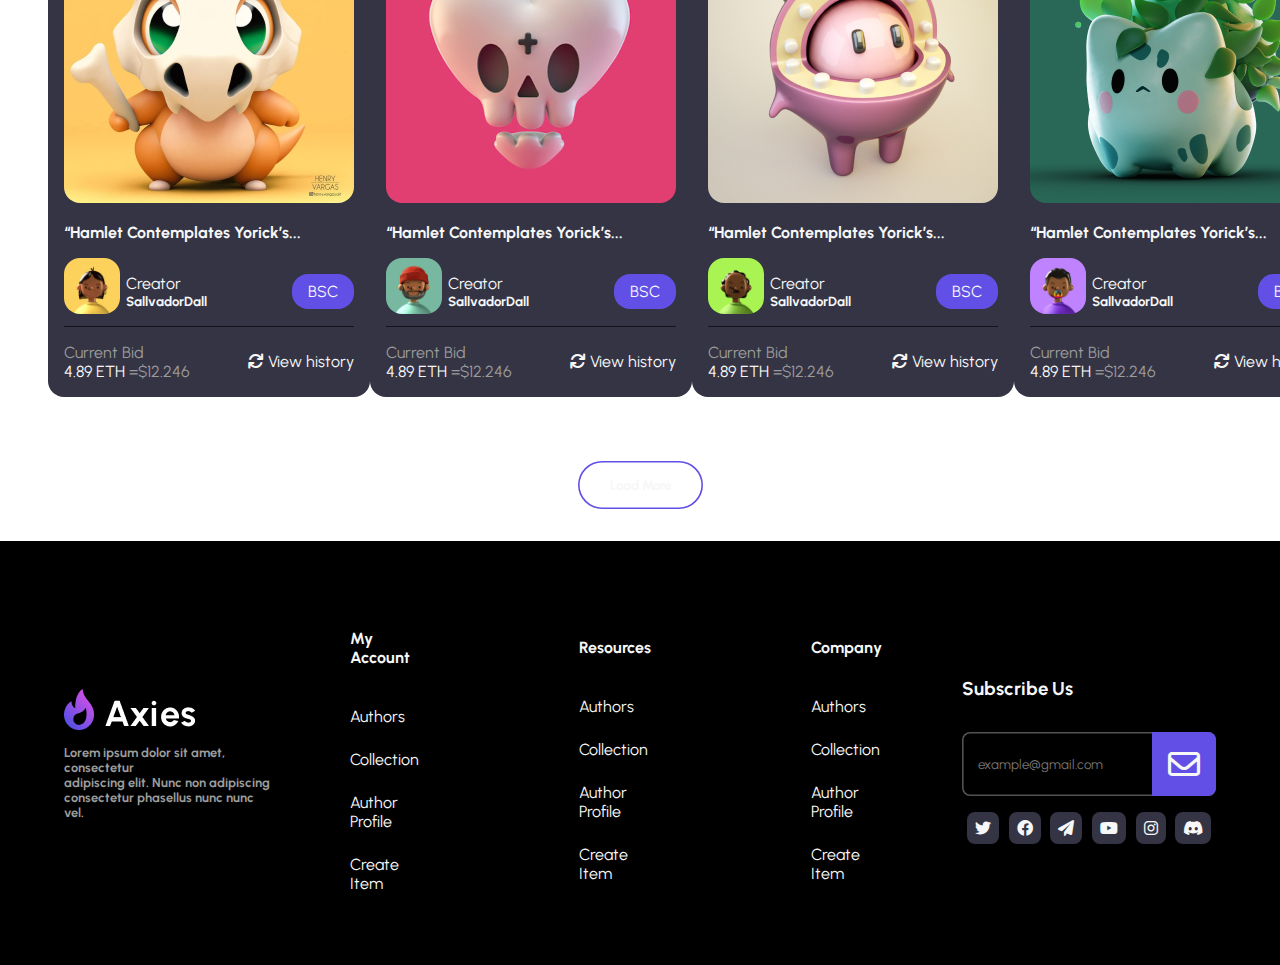
==== commit af0f116a: "create sign in page and sidebar social link" ====
--- a/index.html
+++ b/index.html
@@ -36,7 +36,7 @@
                          <div class="nav__item--menu">
                              <ul>
                                  <li class="nav__list">
-                                     <a href="#">Home</a>
+                                     <a href="index.html">Home</a>
                                      <i class="fas fa-home"></i>
 
                                  </li>
@@ -110,6 +110,11 @@
                                 Wallet Contact
                                 
                              </button>
+                                   <a href="pages/signin.html" target="_blank">
+                                       <button class="btn__primary">
+                                        <i class="fa-solid fa-user"></i>
+                                       </button>
+                                   </a>
                              
 
                          </div>
@@ -134,6 +139,17 @@
     <main id="hero">
        <section>
 
+        <div class="social__bar">
+            <div class="social__bar--items">
+                <i class="fa-brands fa-twitter "></i>
+                <i class="fa-brands fa-facebook "></i>
+                <i class="fa-solid fa-paper-plane "></i>
+                <i class="fa-brands fa-youtube "></i>
+                <i class="fa-brands fa-instagram "></i>
+                <i class="fa-brands fa-discord "></i>
+            </div>
+        </div>
+          
         <div class="hero__wrapper">
 
                <div class="hero__item--left">
--- a/header.css
+++ b/header.css
@@ -25,11 +25,13 @@
     cursor: pointer;
     
 }
+
 .nav__lists{
     display: flex;
     flex-direction: row;
     justify-content: space-around;
     align-items: center;
+
 
 }
 
@@ -51,7 +53,7 @@
 }
 .nav__wrapper{
     border-bottom: rgba(122, 122, 122, 0.404) 1px solid;
-    height: 4.5rem;
+    padding: 1rem 0;
 }
 input{
     font-family: inherit;
--- a/hero.css
+++ b/hero.css
@@ -194,3 +194,28 @@
       }
     }
     
+.social__bar--items{
+    padding: 0.5rem 0.5rem 0.5rem 0;
+    margin-left: 0.8rem;
+    position: fixed;
+    display: flex;
+    flex-direction: column;
+    justify-content: center;
+    align-items: center;
+}
+.social__bar--items i{
+    color: var(--light-color);
+    border-radius: 2rem;
+    padding: 0.5rem;
+    font-size: 1.3rem;
+    margin: 0.5rem 0;
+    cursor: pointer;
+    box-shadow: 0 1px 2px 1px #ffffff52;
+    transition: all 1s ease-in-out;
+
+}
+.social__bar--items i:hover{
+    color: var(--primary-color);
+    transform: rotate(360deg);
+    background-color: var(--light-color);
+}--- a/footer.css
+++ b/footer.css
@@ -66,7 +66,7 @@
     color: var(--light-color);
     margin: 2rem 0;
 }
-.social{
+.footer__social i{
     color: var(--light-color);
     background-color: var(--card-color);
     margin:1rem 0.3rem;
